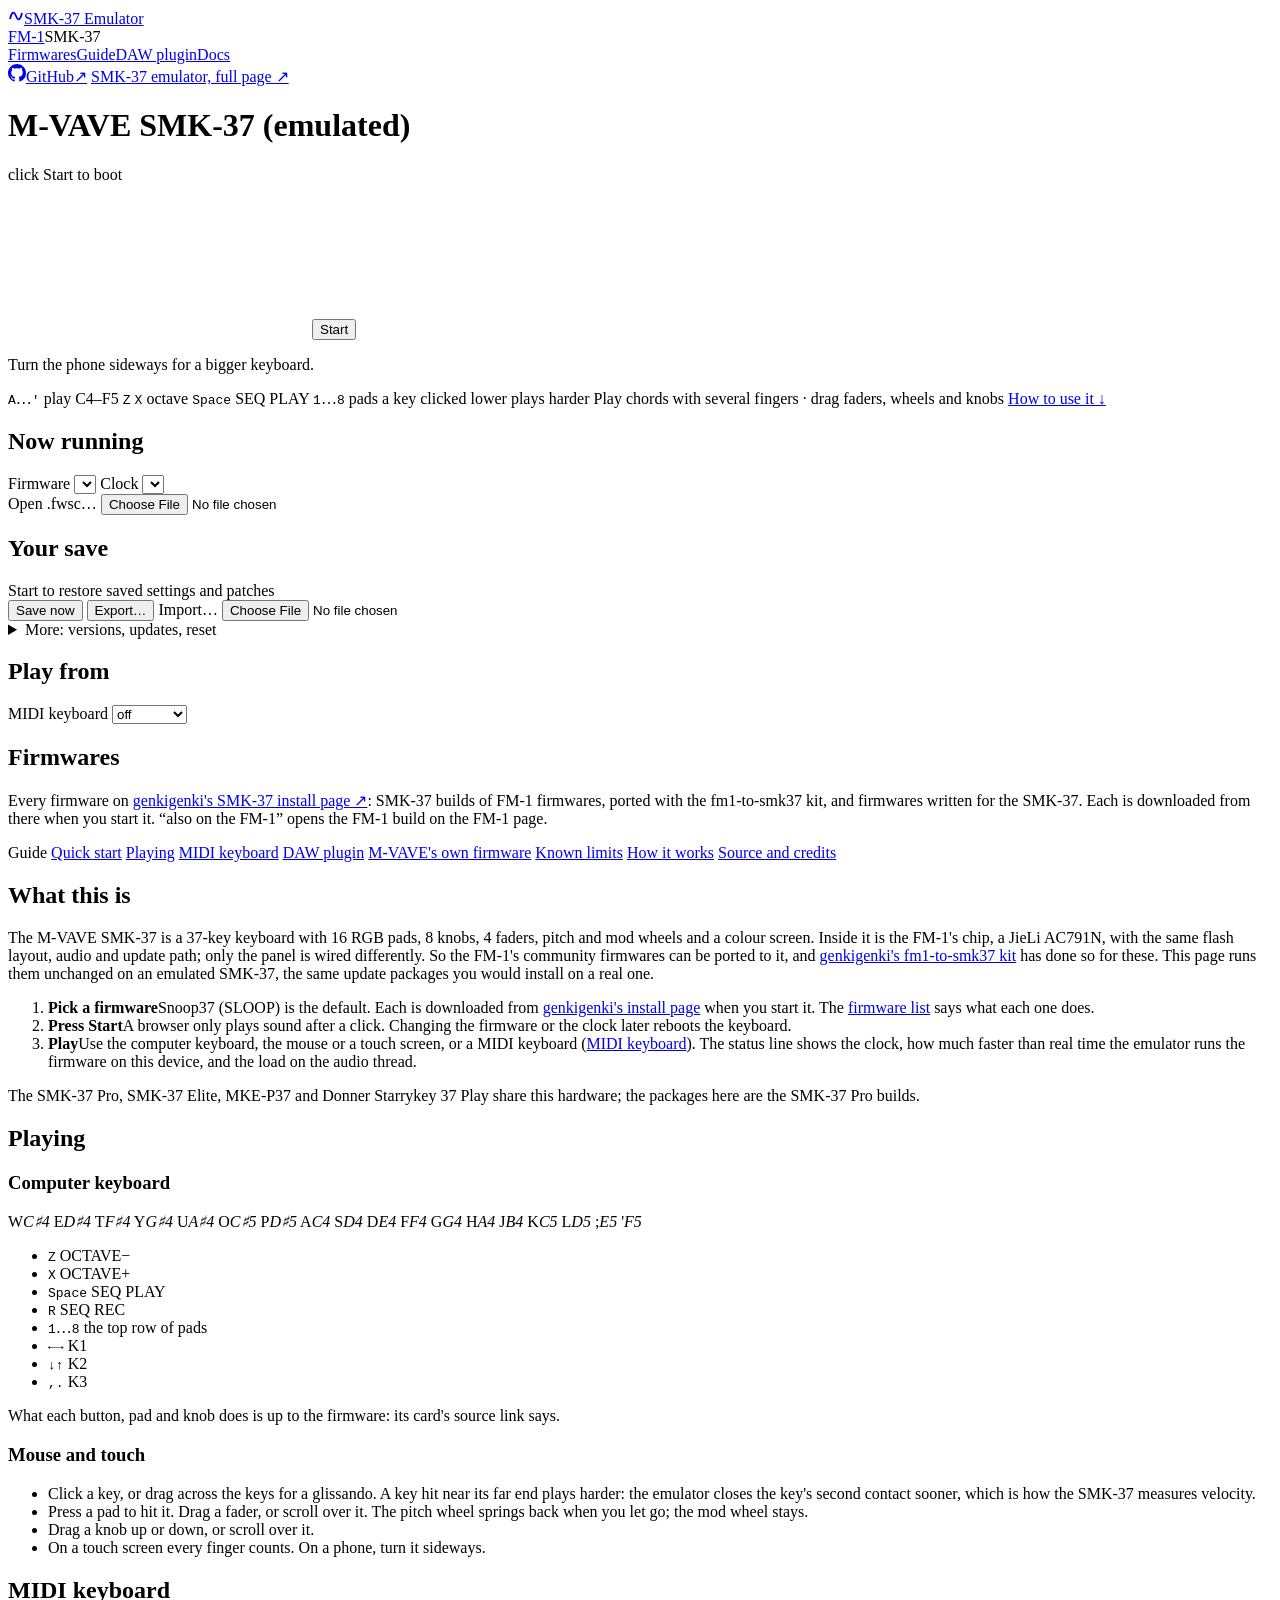
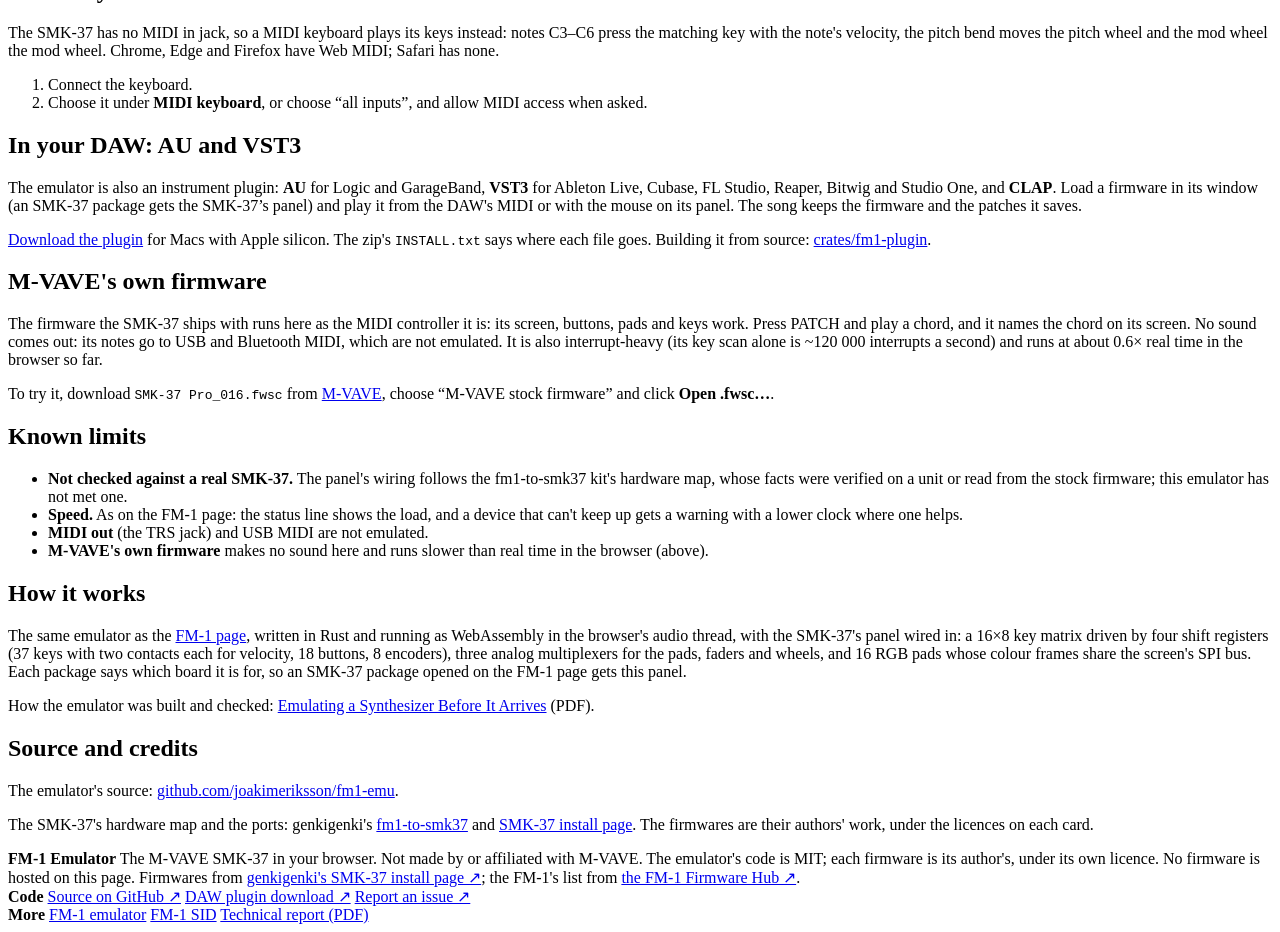
==== web/smk37/index.html @ 8c38032f "USB audio in: a computer on the USB port playing into the firmware fm1-soc: live playback (audio_pla" ====
<!doctype html>
<html lang="en" data-device="smk37">
<head>
<meta charset="utf-8">
<meta name="viewport" content="width=device-width, initial-scale=1, viewport-fit=cover">
<title>SMK-37 Emulator</title>
<meta name="description" content="The M-VAVE SMK-37 keyboard emulated in the browser, running the community firmwares ported to it from the FM-1: the same chip, its keys, pads, faders, wheels and screen in WebAssembly.">
<meta property="og:type" content="website">
<meta property="og:title" content="SMK-37 Emulator">
<meta property="og:description" content="The M-VAVE SMK-37 keyboard emulated in the browser, running the community firmwares ported to it from the FM-1: the same chip, its keys, pads, faders, wheels and screen in WebAssembly.">
<meta property="og:url" content="https://joakimeriksson.github.io/fm1-emu/smk37/">
<meta property="og:image" content="https://joakimeriksson.github.io/fm1-emu/smk37/og.png">
<meta property="og:image:width" content="1280">
<meta property="og:image:height" content="640">
<meta property="og:image:alt" content="The emulated SMK-37 with its 37 keys, 16 RGB pads, faders and wheels, running a community firmware">
<meta name="twitter:card" content="summary_large_image">
<link rel="icon" href="data:,">
<link rel="stylesheet" href="style.css">
<script>if (new URLSearchParams(location.search).get("embed") === "1") document.documentElement.setAttribute("data-embed", "");</script>
</head>
<body>
<header class="site">
  <div class="wrap">
    <a class="brand" href="../"><span class="logo" aria-hidden="true"><svg width="16" height="16" viewBox="0 0 16 16" fill="none" stroke="currentColor" stroke-width="1.8"><path d="M2 11C4 3 6 3 8 8s4 5 6-3"/></svg></span>SMK-37 Emulator</a>
    <nav class="devices" aria-label="Device"><a href="../">FM-1</a><span aria-current="page">SMK-37</span></nav>
    <nav class="sitenav" aria-label="Site">
      <a href="#firmwares">Firmwares</a><a href="#guide">Guide</a><a href="#plugin">DAW plugin</a><a href="https://github.com/joakimeriksson/fm1-emu#readme">Docs</a>
    </nav>
    <a class="gh" href="https://github.com/joakimeriksson/fm1-emu" aria-label="Source code on GitHub"><svg width="18" height="18" viewBox="0 0 16 16" fill="currentColor" aria-hidden="true"><path d="M8 0C3.58 0 0 3.58 0 8c0 3.54 2.29 6.53 5.47 7.59.4.07.55-.17.55-.38 0-.19-.01-.82-.01-1.49-2.01.37-2.53-.49-2.69-.94-.09-.23-.48-.94-.82-1.13-.28-.15-.68-.52-.01-.53.63-.01 1.08.58 1.23.82.72 1.21 1.87.87 2.33.66.07-.52.28-.87.51-1.07-1.78-.2-3.64-.89-3.64-3.95 0-.87.31-1.59.82-2.15-.08-.2-.36-1.02.08-2.12 0 0 .67-.21 2.2.82.64-.18 1.32-.27 2-.27.68 0 1.36.09 2 .27 1.53-1.04 2.2-.82 2.2-.82.44 1.1.16 1.92.08 2.12.51.56.82 1.27.82 2.15 0 3.07-1.87 3.75-3.65 3.95.29.25.54.73.54 1.48 0 1.07-.01 1.93-.01 2.2 0 .21.15.46.55.38A8.013 8.013 0 0016 8c0-4.42-3.58-8-8-8z"/></svg><span>GitHub</span><span class="arrow" aria-hidden="true">↗</span></a>
    <a class="embed-only" id="fullpage" href="./" target="_blank" rel="noopener">SMK-37 emulator, full page ↗</a>
  </div>
</header>
<main>
  <div class="player">
    <div class="deck">
      <div class="deck-head">
        <h1 id="title">M-VAVE SMK-37 (emulated)</h1>
        <span id="status">click Start to boot</span>
      </div>
      <div id="perfwarn" role="alert" hidden>
        <p id="perfwarn-text"></p>
        <div class="acts">
          <button type="button" id="perfwarn-fix" class="primary"></button>
          <button type="button" id="perfwarn-copy" title="A short text about this device and how it kept up, to paste into a bug report">Copy a report</button>
          <a href="https://github.com/joakimeriksson/fm1-emu/issues/new" target="_blank" rel="noopener">Report on GitHub ↗</a>
          <button type="button" id="perfwarn-close" aria-label="Dismiss">✕</button>
        </div>
      </div>
      <div class="stage">
        <canvas id="panel" aria-label="SMK-37 front panel"></canvas>
        <button id="start">Start</button>
      </div>
      <p class="rotate">Turn the phone sideways for a bigger keyboard.</p>
      <p class="hint">
        <span class="keyb"><kbd>A</kbd>…<kbd>'</kbd> play C4–F5</span>
        <span class="keyb"><kbd>Z</kbd> <kbd>X</kbd> octave</span>
        <span class="keyb"><kbd>Space</kbd> SEQ PLAY</span>
        <span class="keyb"><kbd>1</kbd>…<kbd>8</kbd> pads</span>
        <span class="keyb">a key clicked lower plays harder</span>
        <span class="touch">Play chords with several fingers · drag faders, wheels and knobs</span>
        <a class="more" href="#guide">How to use it ↓</a>
      </p>
    </div>

    <aside class="side bar" aria-label="Firmware, saves and MIDI">
      <section class="box" aria-labelledby="h-now">
        <h2 class="eyebrow" id="h-now">Now running</h2>
        <p id="about"></p>
        <label id="fwlabel">Firmware <select id="fw" aria-label="Firmware"></select></label>
        <label>Clock <select id="mhz" aria-label="Emulated clock"></select></label>
        <div class="row">
          <label class="file">Open .fwsc… <input type="file" id="open"></label>
          <label class="file" hidden>DX7 bank… <input type="file" id="bank"></label>
          <span id="bankname" class="dim" hidden></span>
        </div>
      </section>

      <section class="box save-box" aria-labelledby="h-save">
        <h2 class="eyebrow" id="h-save">Your save</h2>
        <span id="save-status" role="status" aria-live="polite">Start to restore saved settings and patches</span>
        <div class="row save-actions">
          <button type="button" id="save-now">Save now</button>
          <button type="button" id="export-save">Export…</button>
          <label class="file">Import… <input type="file" id="import-save" accept=".json,.fm1save"></label>
        </div>
        <details class="save-controls">
          <summary>More: versions, updates, reset</summary>
          <div class="save-actions">
            <button type="button" id="browse-saves">Browse saved firmwares</button>
            <select id="saved-versions" aria-label="Saved firmware versions"></select>
            <button type="button" id="open-saved-version">Open saved firmware</button>
            <button type="button" id="update-firmware">Check for firmware updates</button>
            <button type="button" id="reset-save">Reset saved flash…</button>
          </div>
          <p>Settings and patches written to flash are saved automatically. Use the firmware’s own save
            command for patch edits. Backups contain saved flash and community firmware. For M-VAVE firmware, the
            recipient must open their own matching .fwsc first. Browse saved firmwares to reopen
            older versions or local files. Clearing browser data removes local saves.</p>
        </details>
      </section>

      <section class="box" aria-labelledby="h-play-from">
        <h2 class="eyebrow" id="h-play-from">Play from</h2>
        <label id="midiin" title="A MIDI keyboard plays the SMK-37's keys (notes C3..C6, with velocity) and its wheels (pitch bend, mod wheel)">MIDI keyboard <span class="sel"><span id="midiact" aria-hidden="true"></span><select id="midi" aria-label="MIDI input"><option value="">off</option><option value="*">all inputs</option></select></span></label>
        <label id="midichl" hidden>Channel
          <select id="midich" aria-label="MIDI channel"><option value="0">as sent</option></select></label>
      </section>

      <section class="box" id="usbin" aria-labelledby="h-usb" hidden>
        <h2 class="eyebrow" id="h-usb">USB audio in</h2>
        <div class="row">
          <button type="button" id="kalimba" aria-pressed="true" title="A kalimba playing into the USB port, as a computer's audio output would"><svg width="18" height="18" viewBox="0 0 16 16" fill="none" stroke="currentColor" stroke-width="1.3" stroke-linejoin="round" aria-hidden="true"><path d="M3.5 1.5h9l1.8 13H1.7z"/><path d="M5.2 1.5v5M6.6 1.5v6.5M8 1.5v7.5M9.4 1.5v6.5M10.8 1.5v5" stroke-width="1"/><circle cx="8" cy="12" r="1.3"/></svg>Kalimba</button>
          <span id="kalimba-state" class="dim">playing</span>
        </div>
        <label>Density <input type="range" id="density" min="0" max="1" step="0.01" value="0.35" aria-label="How often a note plays"></label>
      </section>
    </aside>
  </div>

  <section id="firmwares" class="library" aria-labelledby="h-fw">
    <h2 id="h-fw">Firmwares</h2>
    <p>Every firmware on <a href="https://genkigenki.github.io/smk37/">genkigenki's SMK-37 install page ↗</a>: SMK-37
      builds of FM-1 firmwares, ported with the fm1-to-smk37 kit, and firmwares written for the SMK-37. Each is
      downloaded from there when you start it. “also on the FM-1” opens the FM-1 build on the FM-1 page.</p>
    <ul class="cards" id="fwlist"></ul>
  </section>

  <div class="guide" id="guide">
    <nav class="toc" aria-label="Guide">
      <span class="eyebrow">Guide</span>
      <a href="#start-here">Quick start</a>
      <a href="#playing">Playing</a>
      <a href="#midi-in">MIDI keyboard</a>
      <a href="#plugin">DAW plugin</a>
      <a href="#stock">M-VAVE's own firmware</a>
      <a href="#limits">Known limits</a>
      <a href="#how">How it works</a>
      <a href="#credits">Source and credits</a>
    </nav>
    <div class="article">
      <section id="start-here" aria-labelledby="h-start">
        <h2 id="h-start">What this is</h2>
        <p class="lead">The M-VAVE SMK-37 is a 37-key keyboard with 16 RGB pads, 8 knobs, 4 faders, pitch and mod
          wheels and a colour screen. Inside it is the FM-1's chip, a JieLi AC791N, with the same flash layout, audio and
          update path; only the panel is wired differently. So the FM-1's community firmwares can be ported to it, and
          <a href="https://github.com/genkigenki/fm1-to-smk37">genkigenki's fm1-to-smk37 kit</a> has done so for these.
          This page runs them unchanged on an emulated SMK-37, the same update packages you would install on a real one.</p>
        <ol class="steps">
          <li><b>Pick a firmware</b>Snoop37 (SLOOP) is the default. Each is downloaded from
            <a href="https://genkigenki.github.io/smk37/">genkigenki's install page</a> when you start it. The
            <a href="#firmwares">firmware list</a> says what each one does.</li>
          <li><b>Press Start</b>A browser only plays sound after a click. Changing the firmware or the clock later
            reboots the keyboard.</li>
          <li><b>Play</b>Use the computer keyboard, the mouse or a touch screen, or a MIDI keyboard
            (<a href="#midi-in">MIDI keyboard</a>). The status line shows the clock, how much faster than real
            time the emulator runs the firmware on this device, and the load on the audio thread.</li>
        </ol>
        <p>The SMK-37 Pro, SMK-37 Elite, MKE-P37 and Donner Starrykey 37 Play share this hardware; the packages here
          are the SMK-37 Pro builds.</p>
      </section>

      <section id="playing" aria-labelledby="h-play">
        <h2 id="h-play">Playing</h2>
        <h3>Computer keyboard</h3>
        <div class="piano" role="img" aria-label="Computer keys and the notes they play: A C4, W C sharp 4, S D4, E D sharp 4, D E4, F F4, T F sharp 4, G G4, Y G sharp 4, H A4, U A sharp 4, J B4, K C5, O C sharp 5, L D5, P D sharp 5, semicolon E5, apostrophe F5">
          <span class="b" style="grid-column-start:2">W<i>C♯4</i></span>
          <span class="b" style="grid-column-start:4">E<i>D♯4</i></span>
          <span class="b" style="grid-column-start:8">T<i>F♯4</i></span>
          <span class="b" style="grid-column-start:10">Y<i>G♯4</i></span>
          <span class="b" style="grid-column-start:12">U<i>A♯4</i></span>
          <span class="b" style="grid-column-start:16">O<i>C♯5</i></span>
          <span class="b" style="grid-column-start:18">P<i>D♯5</i></span>
          <span class="w" style="grid-column-start:1">A<i>C4</i></span>
          <span class="w" style="grid-column-start:3">S<i>D4</i></span>
          <span class="w" style="grid-column-start:5">D<i>E4</i></span>
          <span class="w" style="grid-column-start:7">F<i>F4</i></span>
          <span class="w" style="grid-column-start:9">G<i>G4</i></span>
          <span class="w" style="grid-column-start:11">H<i>A4</i></span>
          <span class="w" style="grid-column-start:13">J<i>B4</i></span>
          <span class="w" style="grid-column-start:15">K<i>C5</i></span>
          <span class="w" style="grid-column-start:17">L<i>D5</i></span>
          <span class="w" style="grid-column-start:19">;<i>E5</i></span>
          <span class="w" style="grid-column-start:21">'<i>F5</i></span>
        </div>
        <ul class="map" aria-label="Buttons, pads and knobs">
          <li><kbd>Z</kbd> OCTAVE−</li><li><kbd>X</kbd> OCTAVE+</li><li><kbd>Space</kbd> SEQ PLAY</li><li><kbd>R</kbd> SEQ REC</li>
          <li><kbd>1</kbd>…<kbd>8</kbd> the top row of pads</li>
          <li><kbd>←</kbd><kbd>→</kbd> K1</li><li><kbd>↓</kbd><kbd>↑</kbd> K2</li><li><kbd>,</kbd><kbd>.</kbd> K3</li>
        </ul>
        <p class="dim">What each button, pad and knob does is up to the firmware: its card's source link says.</p>
        <h3>Mouse and touch</h3>
        <ul>
          <li>Click a key, or drag across the keys for a glissando. A key hit near its far end plays harder: the
            emulator closes the key's second contact sooner, which is how the SMK-37 measures velocity.</li>
          <li>Press a pad to hit it. Drag a fader, or scroll over it. The pitch wheel springs back when you let go; the
            mod wheel stays.</li>
          <li>Drag a knob up or down, or scroll over it.</li>
          <li>On a touch screen every finger counts. On a phone, turn it sideways.</li>
        </ul>
      </section>

      <section id="midi-in" aria-labelledby="h-midi">
        <h2 id="h-midi">MIDI keyboard</h2>
        <p>The SMK-37 has no MIDI in jack, so a MIDI keyboard plays its keys instead: notes C3–C6 press the matching
          key with the note's velocity, the pitch bend moves the pitch wheel and the mod wheel the mod wheel.
          Chrome, Edge and Firefox have Web MIDI; Safari has none.</p>
        <ol>
          <li>Connect the keyboard.</li>
          <li>Choose it under <b>MIDI keyboard</b>, or choose “all inputs”, and allow MIDI access when asked.</li>
        </ol>
      </section>

      <section id="plugin" aria-labelledby="h-plugin">
        <h2 id="h-plugin">In your DAW: AU and VST3</h2>
        <p>The emulator is also an instrument plugin: <b>AU</b> for Logic and GarageBand, <b>VST3</b> for Ableton
          Live, Cubase, FL Studio, Reaper, Bitwig and Studio One, and <b>CLAP</b>. Load a firmware in its window (an SMK-37 package gets the SMK-37’s panel)
          and play it from the DAW's MIDI or with the mouse on its panel. The song keeps the firmware and the
          patches it saves.</p>
        <p><a href="https://github.com/joakimeriksson/fm1-emu/releases/latest">Download the plugin</a> for Macs with
          Apple silicon. The zip's <code>INSTALL.txt</code> says where each file goes. Building it from source:
          <a href="https://github.com/joakimeriksson/fm1-emu/tree/master/crates/fm1-plugin">crates/fm1-plugin</a>.</p>
      </section>

      <section id="stock" aria-labelledby="h-stock">
        <h2 id="h-stock">M-VAVE's own firmware</h2>
        <p>The firmware the SMK-37 ships with runs here as the MIDI controller it is: its screen, buttons, pads and keys
          work. Press PATCH and play a chord, and it names the chord on its screen. No sound comes out: its notes go to
          USB and Bluetooth MIDI, which are not emulated. It is also interrupt-heavy (its key scan alone is ~120 000
          interrupts a second) and runs at about 0.6× real time in the browser so far.</p>
        <p>To try it, download <code>SMK-37 Pro_016.fwsc</code> from
          <a href="https://yms-file-store.oss-cn-hongkong.aliyuncs.com/software/firmware/SMK-37Pro/SMK-37%20Pro_016.fwsc">M-VAVE</a>,
          choose “M-VAVE stock firmware” and click <b>Open .fwsc…</b>.</p>
      </section>

      <section id="limits" aria-labelledby="h-limits">
        <h2 id="h-limits">Known limits</h2>
        <ul>
          <li><b>Not checked against a real SMK-37.</b> The panel's wiring follows the fm1-to-smk37 kit's hardware
            map, whose facts were verified on a unit or read from the stock firmware; this emulator has not met one.</li>
          <li><b>Speed.</b> As on the FM-1 page: the status line shows the load, and a device that can't keep up gets
            a warning with a lower clock where one helps.</li>
          <li><b>MIDI out</b> (the TRS jack) and USB MIDI are not emulated.</li>
          <li><b>M-VAVE's own firmware</b> makes no sound here and runs slower than real time in the browser (above).</li>
        </ul>
      </section>

      <section id="how" aria-labelledby="h-how">
        <h2 id="h-how">How it works</h2>
        <p>The same emulator as the <a href="../">FM-1 page</a>, written in Rust and running as WebAssembly in the
          browser's audio thread, with the SMK-37's panel wired in: a 16×8 key matrix driven by four shift registers
          (37 keys with two contacts each for velocity, 18 buttons, 8 encoders), three analog multiplexers for the pads,
          faders and wheels, and 16 RGB pads whose colour frames share the screen's SPI bus. Each package says which
          board it is for, so an SMK-37 package opened on the FM-1 page gets this panel.</p>
        <p>How the emulator was built and checked: <a href="../fm1-emu-report.pdf">Emulating a Synthesizer Before It
          Arrives</a> (PDF).</p>
      </section>

      <section id="credits" aria-labelledby="h-credits">
        <h2 id="h-credits">Source and credits</h2>
        <p>The emulator's source:
          <a href="https://github.com/joakimeriksson/fm1-emu">github.com/joakimeriksson/fm1-emu</a>.</p>
        <p>The SMK-37's hardware map and the ports: genkigenki's
          <a href="https://github.com/genkigenki/fm1-to-smk37">fm1-to-smk37</a> and
          <a href="https://genkigenki.github.io/smk37/">SMK-37 install page</a>. The firmwares are their authors' work,
          under the licences on each card.</p>
      </section>
    </div>
  </div>
</main>
<footer class="site">
  <div class="wrap">
    <div class="about-site">
      <b>FM-1 Emulator</b>
      <span>The M-VAVE SMK-37 in your browser. Not made by or affiliated with M-VAVE. The emulator's code is
        MIT; each firmware is its author's, under its own licence. No firmware is hosted on this page.</span>
      <span>Firmwares from <a href="https://genkigenki.github.io/smk37/">genkigenki's SMK-37 install page ↗</a>;
        the FM-1's list from <a href="https://thefirmwarehub.com/">the FM-1 Firmware Hub ↗</a>.</span>
    </div>
    <div class="col">
      <b>Code</b>
      <a href="https://github.com/joakimeriksson/fm1-emu">Source on GitHub ↗</a>
      <a href="https://github.com/joakimeriksson/fm1-emu/releases/latest">DAW plugin download ↗</a>
      <a href="https://github.com/joakimeriksson/fm1-emu/issues/new">Report an issue ↗</a>
    </div>
    <div class="col">
      <b>More</b>
      <a href="../">FM-1 emulator</a>
      <a href="../fm1-sid/">FM-1 SID</a>
      <a href="../fm1-emu-report.pdf">Technical report (PDF)</a>
    </div>
  </div>
</footer>
<script type="module" src="main.js"></script>
</body>
</html>
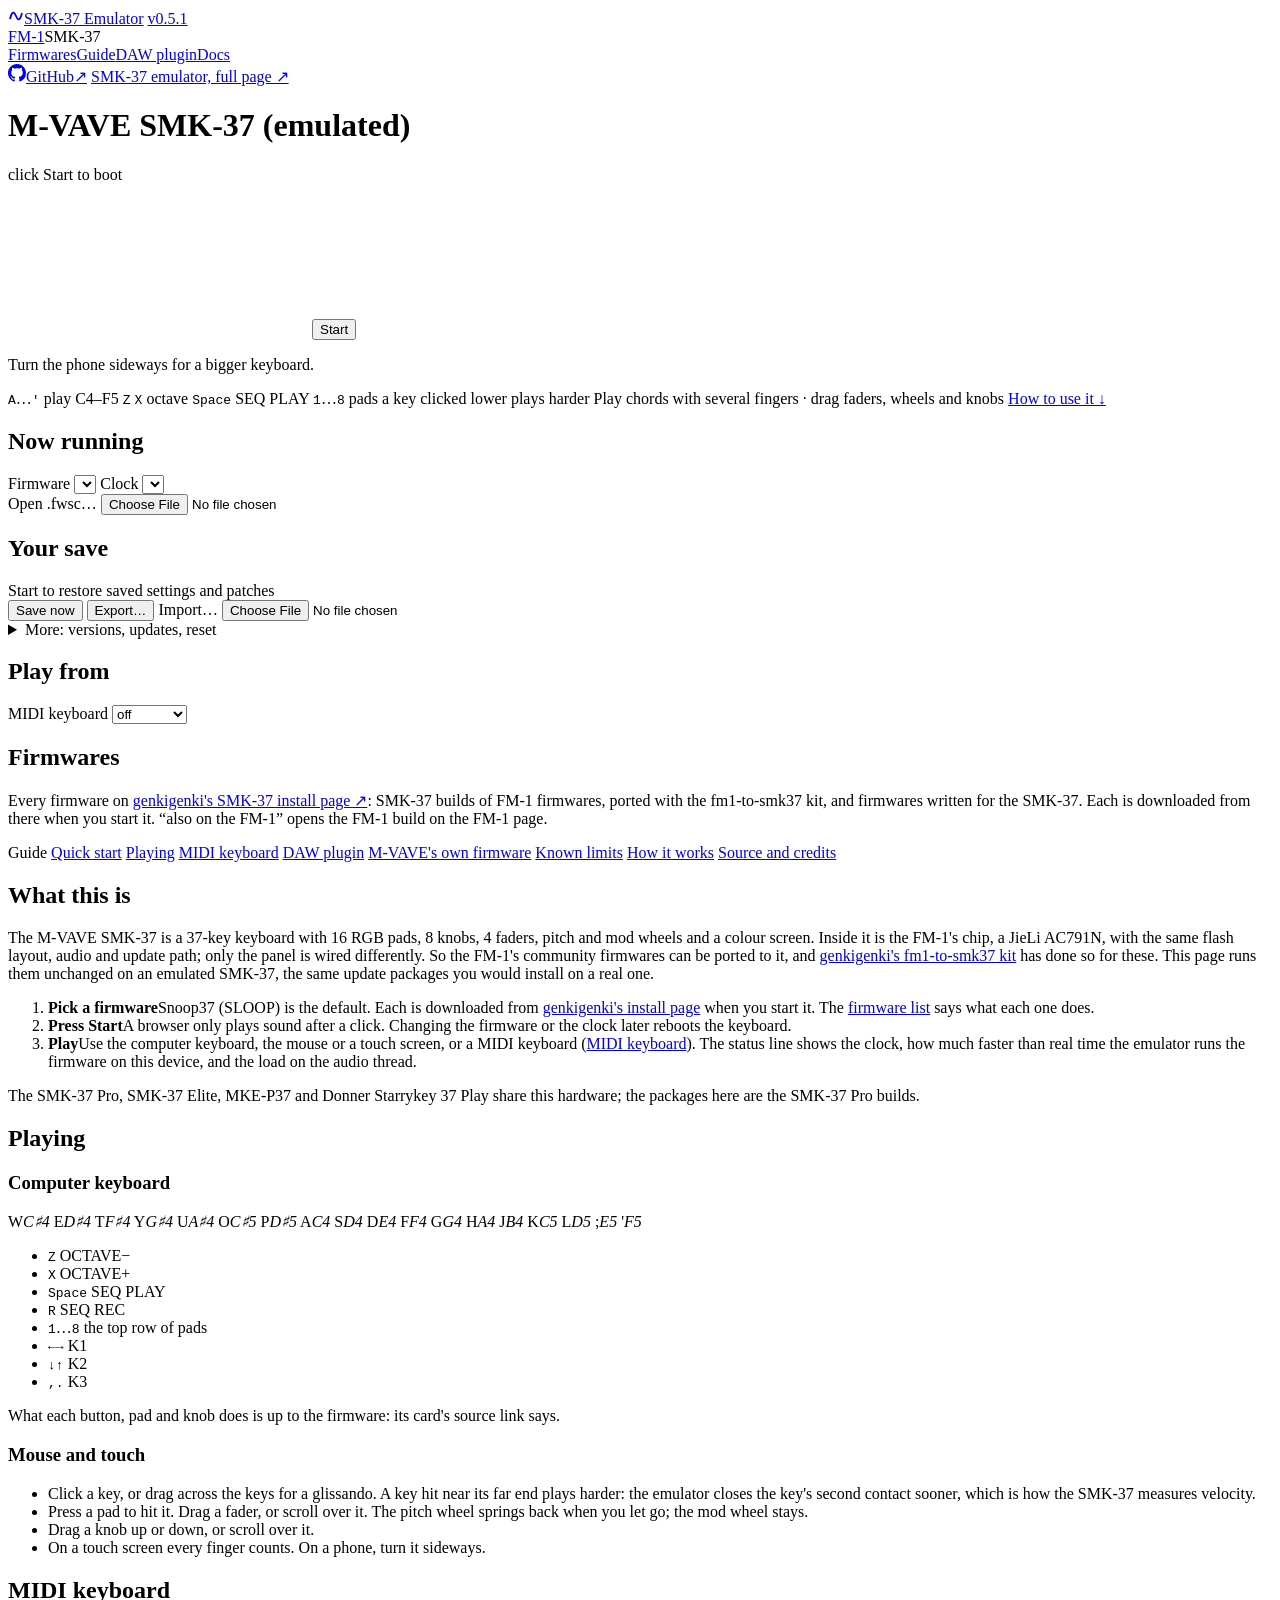
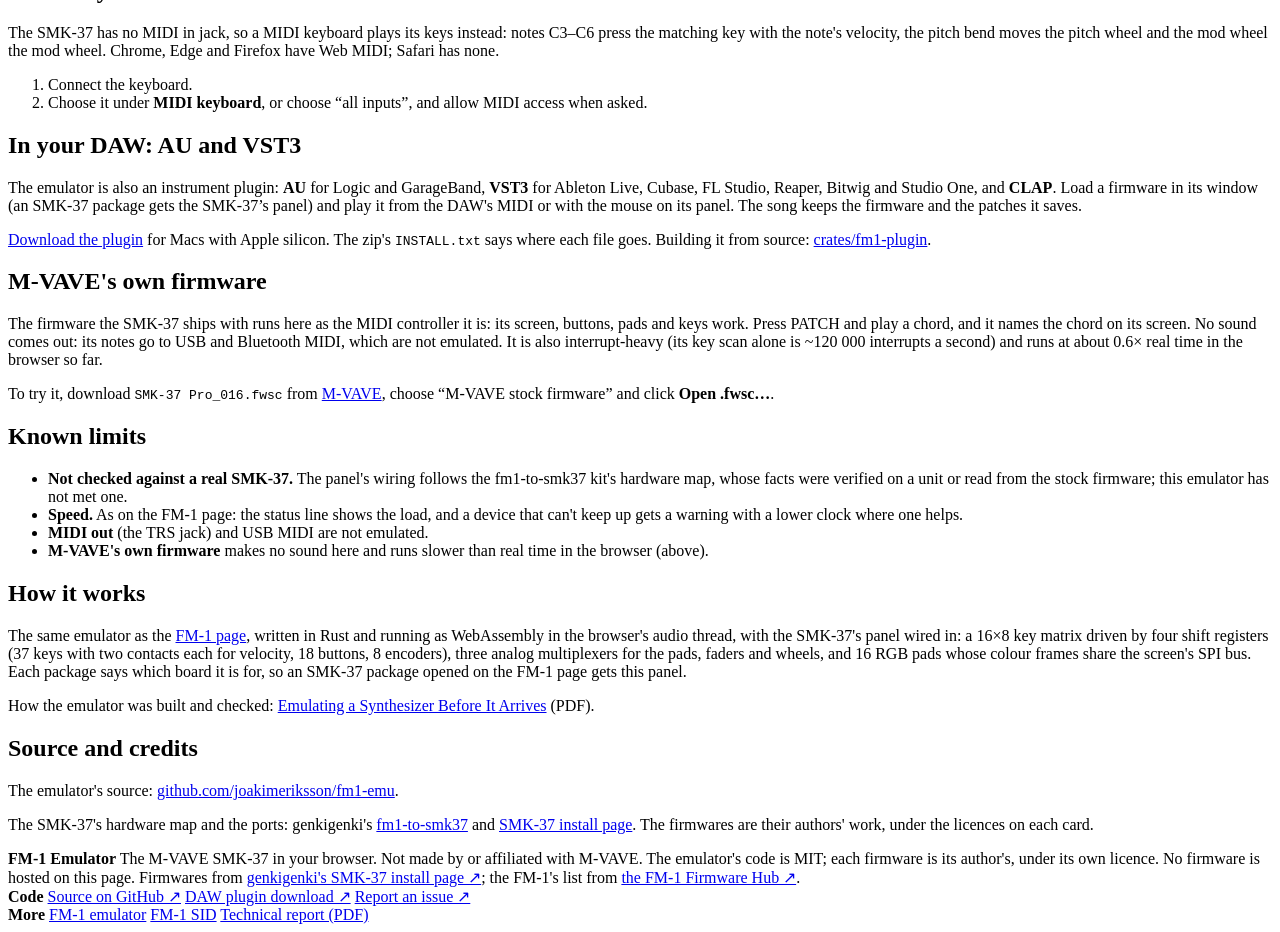
==== commit b7904cce: "Merge upstream fm1-emu master (31d9ac0): the faster JIT and SoC, firmwares that did not run now play" ====
--- a/web/smk37/index.html
+++ b/web/smk37/index.html
@@ -22,6 +22,7 @@
 <header class="site">
   <div class="wrap">
     <a class="brand" href="../"><span class="logo" aria-hidden="true"><svg width="16" height="16" viewBox="0 0 16 16" fill="none" stroke="currentColor" stroke-width="1.8"><path d="M2 11C4 3 6 3 8 8s4 5 6-3"/></svg></span>SMK-37 Emulator</a>
+    <!-- release:pill --><a class="ver" href="https://github.com/joakimeriksson/fm1-emu/releases/tag/v0.5.1" title="Release notes and downloads for 0.5.1">v0.5.1</a><!-- /release:pill -->
     <nav class="devices" aria-label="Device"><a href="../">FM-1</a><span aria-current="page">SMK-37</span></nav>
     <nav class="sitenav" aria-label="Site">
       <a href="#firmwares">Firmwares</a><a href="#guide">Guide</a><a href="#plugin">DAW plugin</a><a href="https://github.com/joakimeriksson/fm1-emu#readme">Docs</a>
